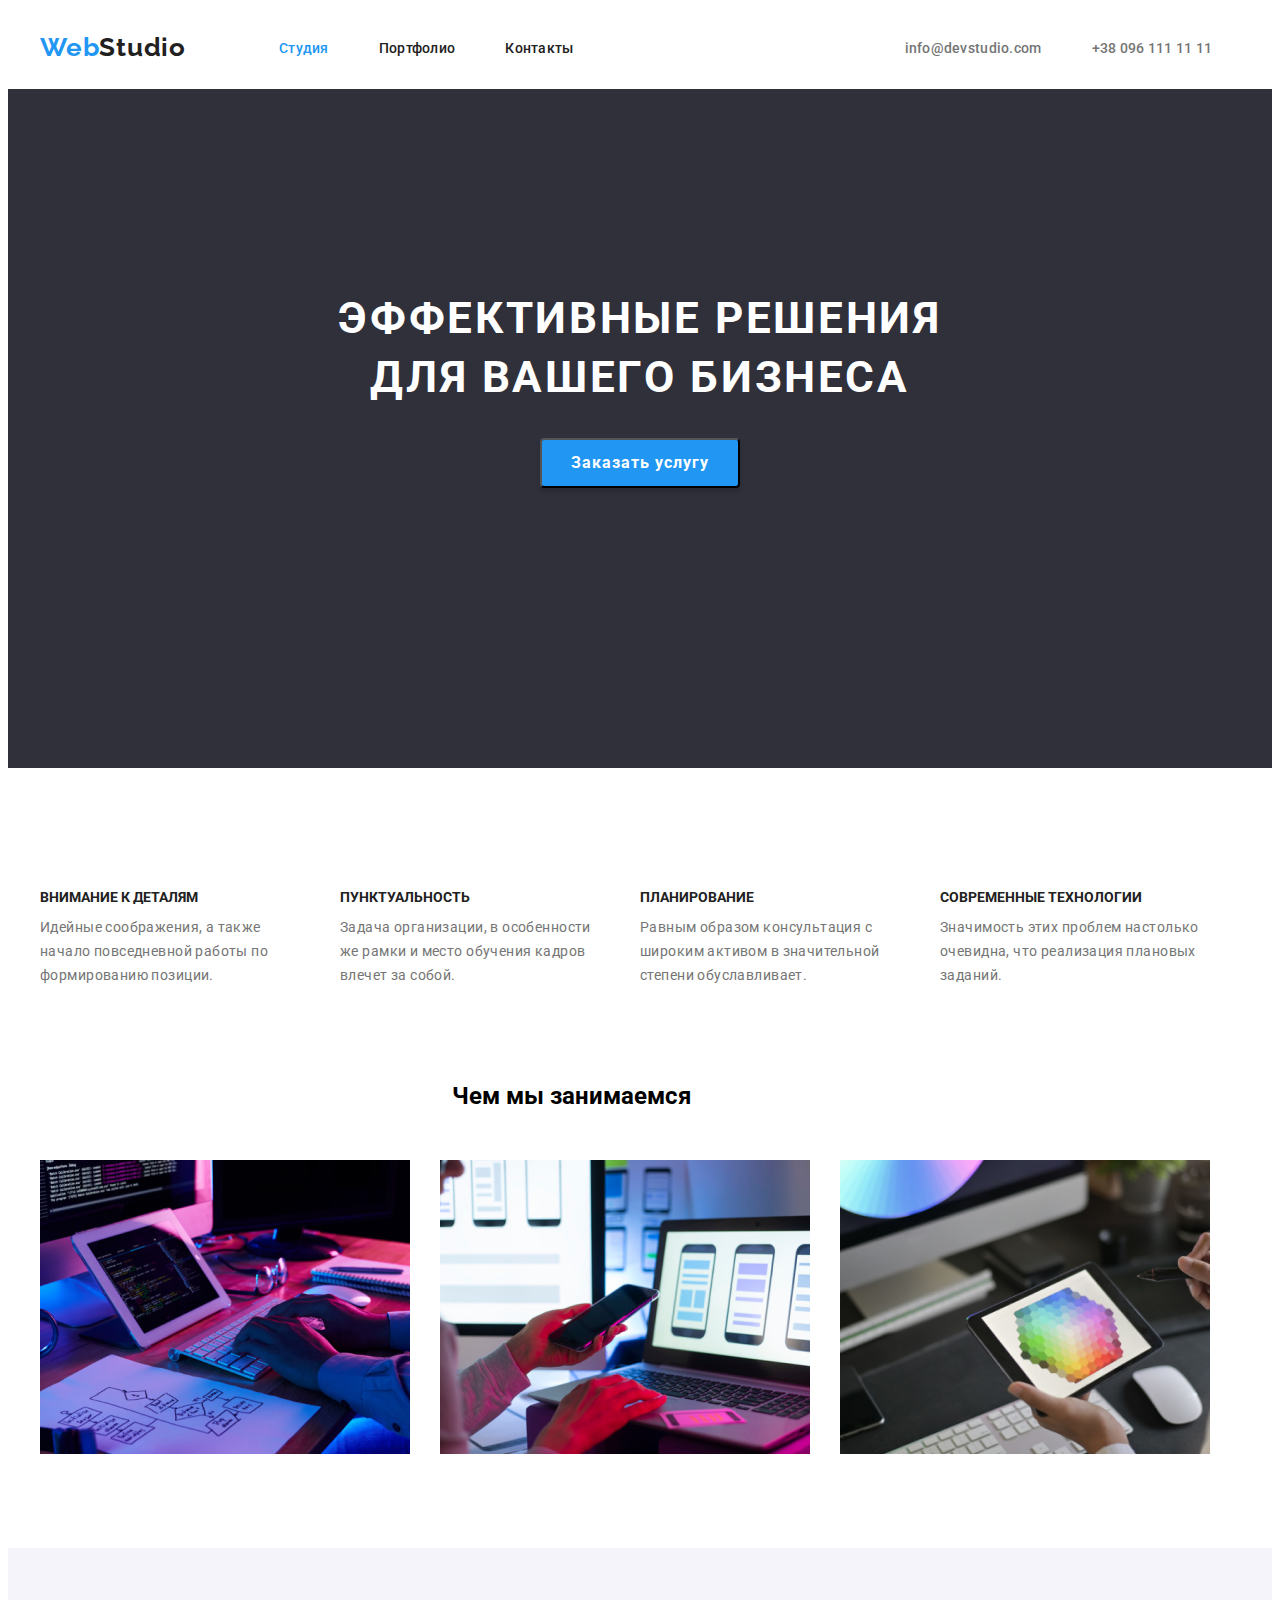
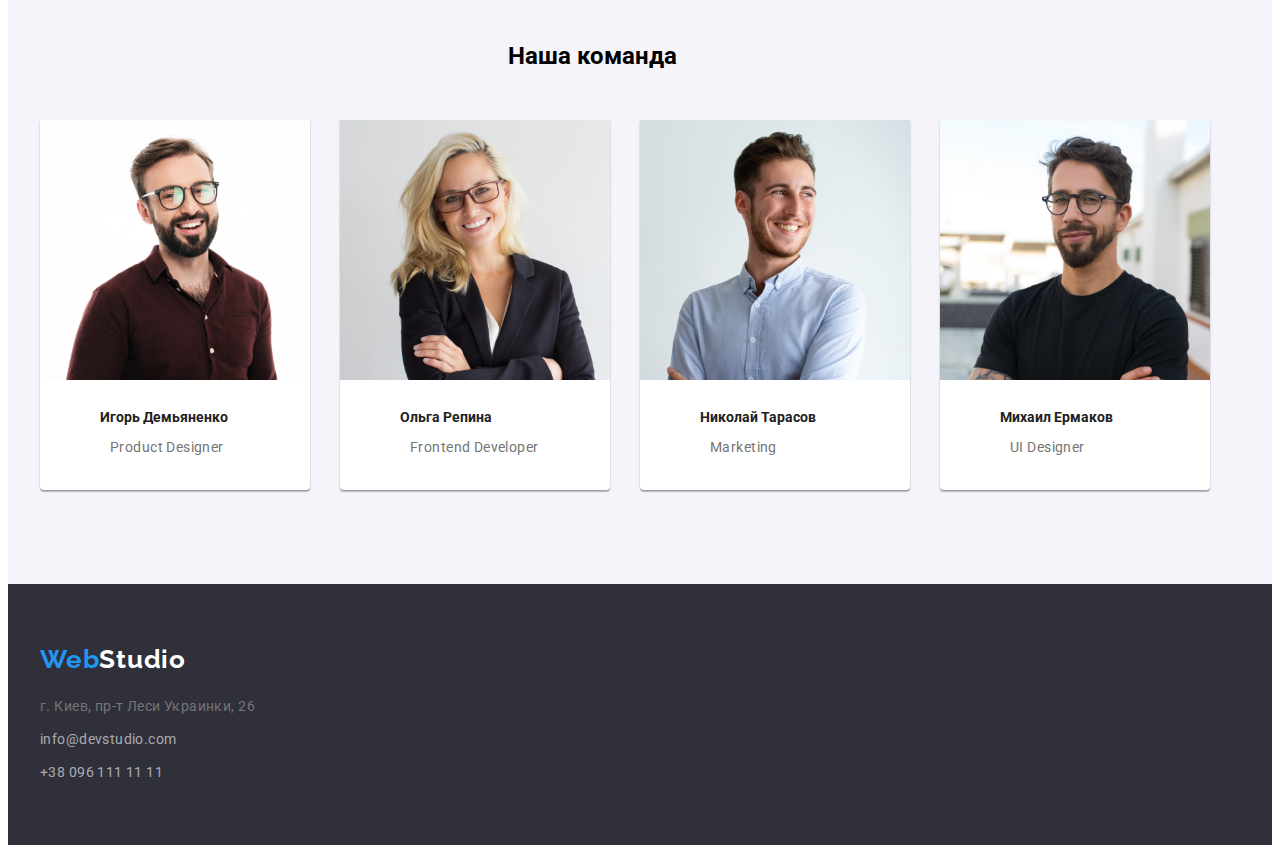
==== index.html @ 448db8f6 "flex" ====
<!DOCTYPE html>
<html lang="en">
<head>
    <title>WebStudio</title>
    <link rel="stylesheet" href="https://cdnjs.cloudflare.com/ajax/libs/modern-normalize/1.0.0/modern-normalize.min.css" integrity="sha512-ISS7cAi1PEhQ8jnbJpJZMd29NlhNj4AWYyLOSp2CE/CsHxTCu+r+t0D2yoJudVrd0/8fTVPUVDzY5Tvli75u/g==" crossorigin="anonymous" />
    <link href="https://fonts.googleapis.com/css2?family=Raleway:wght@700&family=Roboto:wght@400;500;700;900&display=swap" rel="stylesheet">
    <link rel="stylesheet" href="./css/styles.css">
    <link rel="preconnect" href="https://fonts.gstatic.com">
    <meta charset="UTF-8">
    <meta name="viewport" content="width=device-width, initial-scale=1.0">
</head>
<body>
    <header>
      <div class="container box-nav">
        <a href="#" class="logo-link  link-main"  >Web<span class="studio link-main ">Studio</span> </a>

        <nav class="header-nav">
                <ul class="list">
                <li class="header-li item"><a href="#" class="nav-ul link-main container-studia current">Студия</a></li>
                <li class="header-li item"><a href="./portfolio/portfolio.html" class="nav-ul link-main container-portfolio">Портфолио</a></li>
                <li class="header-li item"><a href="#" class="nav-ul link-main container-kontakty">Контакты</a></li>
            </ul>
        </nav>
            <ul class="list-contakty">
                <li class="header-li contakty">
                    <a href="mailto:info@devstudio.com" class="nav-ul link-main container-mail">info@devstudio.com</a>
                </li>
                <li class="header-li contakty">
                    <a href="tel:+380961111111" class="nav-ul link-main container-tel">+38 096 111 11 11</a>
                </li>
            </ul>
        </div>
    </header>
    <main>
        <section class="container-button">
          <div class="container  ">
            <h1 class="title-main">Эффективные решения для вашего бизнеса</h1>
            <div class="box-button">
            <button type="button" class="button-main">Заказать услугу</button>
         </div>
        </div>
        </section>
<section>
    <div class="container">
    <h2 class="visually-hidden">Чем мы занимаемся</h2>   <!-- скрытый заголовок -->
    <ul class="list-desc">
        <li class="main-li">
            <h3 class="text-title caption">Внимание к деталям</h3>
            <p class="text-p">Идейные соображения, а также начало повседневной работы по формированию позиции.</p>  
        </li>
        <li class="main-li">
            <h3 class="text-title caption">Пунктуальность</h3>
            <p class="text-p">Задача организации, в особенности же рамки и место обучения кадров влечет за собой.</p>
        </li>
        <li class="main-li">
            <h3 class="text-title caption">Планирование</h3>
            <p class="text-p">Равным образом консультация с широким активом в значительной степени обуславливает.</p>
        </li>
        <li class="main-li">
            <h3 class="text-title caption">Современные технологии</h3>
            <p class="text-p">Значимость этих проблем настолько очевидна, что реализация плановых заданий.</p>
        </li>
    </ul>
</div>
</section>
<!--Чем мы занемаемся-->

<section>
<div class="container">
    <h2 class="color-title title-post">Чем мы занимаемся</h2>
    <ul class="box-img">
        <li class="main-li">
            <img src="./img/img.png" alt="печатает на клавиатуре" width="370" height="294">
        </li>
        <li class="main-li">
            <img src="./img/img(1).png" alt="держит телефон в руках" width="370" height="294">
        </li>
        <li class="main-li">
            <img src="./img/img(2).png" alt="держит планшет в руках" width="370" height="294">
        </li>
    </ul>
</div>
</section>
<!--Наша команда-->
 <section class="aside">
     <div class="container">
     <h2 class="color-title">Наша команда</h2>
     <ul class="container-item">
            <li class="main-li col">
             <img src="./img/igor.jpg" alt="Игорь Демьяненко" class="pic" width="270" height="260">
               <h3 class="text-title">Игорь Демьяненко</h3>
                  <p class="text-p">Product Designer</p>
            </li>
              <li class="main-li col">
               <img src="./img/olga.jpg" alt="Ольга Репина" class="pic" width="270" height="260">
                 <h3 class="text-title">Ольга Репина</h3>
                   <p class="text-p">Frontend Developer</p>
             </li>
            <li class="main-li col">
             <img src="./img/nikolaj.jpg" alt="Николай Тарасов" class="pic" width="270" height="260">
               <h3 class="text-title">Николай Тарасов</h3>
                  <p class="text-p">Marketing</p>
            </li>
            <li class="main-li col">
             <img src="./img/mihail.jpg" alt="Михаил Ермаков" class="pic" width="270" height="260">
               <h3 class="text-title">Михаил Ермаков</h3>
                  <p class="text-p">UI Designer</p>
            </li>
     </ul>
    </div>
     </section>
     </main>
<!--Подвал-->
     <footer class="container-footer">
         <div class="container">
        <div class="logo">
            <a href="#" class="logo-link  link-main"  >Web<span class="studio-footer link-main ">Studio</span> </a>
        </div>
        <address class="footer-address">
        <ul class="footer-list">
            <li class="footer-li text-p"><p>г. Киев, пр-т Леси Украинки, 26</p></li>
            <li class="footer-li link-m "><a href="mailto:info@devstudio.com" class="link-main ">info@devstudio.com</a></li>
            <li class="footer-li link-t"><a href="tel:+380961111111" class="link-main ">+38 096 111 11 11</a></li>
        </ul>    
        </address>
    </div>
     </footer>
    
</body>
</html>
---- css/styles.css ----
html {
  box-sizing: border-box;
}
:root {
  --primary-text-color: #757575;
  --title-text-color: #212121;
  --color-background--container: #ffffff;
  --color-focus: #2196f3;
  --akcent-color: #2196f3;
  --akcent-background: #ffffff;
  --font-family: Raleway;
}

h1,
h2,
h3,
h4,
h5,
h6,
p {
  margin: 0;
}

ul,
ol {
  margin: 0;
  padding: 0;
}

img {
  display: block;
}

body {
  font-family: Roboto, sans-serif;
  font-weight: 400;
  font-style: normal;
}
/*nav*/
.container {
  width: 1200px;
  padding-left: 15px;
  padding-right: 15px;
  margin: 0 auto;
}
.header-nav {
  color: var (--title-text-color);
}
.box-nav {
  display: flex;
  align-items: center; /*Вирівнювання контейнерів по центру*/
  background: var(--color-background--container);
}
.logo-link {
  font-family: var(--font-family);
  font-weight: bold; /* Жирное начертание */
  font-size: 26px;
  line-height: 1.19;
  letter-spacing: 0.03em;
  color: var(--color-focus);
}
.box-nav .logo-link {
  display: block;
  padding-top: 24px;
  padding-bottom: 25px;
  margin-right: 93px;
}

.studio {
  font-family: var(--font-family);
  font-weight: bold; /* Жирное начертание */
  font-size: 26px;
  line-height: 1.19;
  letter-spacing: 0.03em;
  color: var(--title-text-color);
}
.link-main {
  text-decoration: none; /* Отменяем подчеркивание у ссылки */
}
.link-main:hover,
.link-main:focus,
.link-main:target {
  color: var(--color-focus);
}
.link-main:active {
  color: tomato;
}

.nav-ul {
  font-weight: 500; /* Жирное начертание */
  font-size: 14px;
  line-height: 1.19;
  letter-spacing: 0.02em;
  color: var(--title-text-color);
}
.list .current {
  color: var(--akcent-color);
}
.list {
  display: flex;
  margin-right: 331px;
}
.list .item:not(:last-child) {
  margin-right: 50px;
}
.list .link-main {
  display: block;
  padding-top: 32px;
  padding-bottom: 32px;
}
.list-contakty {
  display: flex;
}
.list-contakty .link-main {
  display: block;
  padding-top: 32px;
  padding-bottom: 32px;
}
.container-mail {
  margin-right: 50px;
}
.header-li a {
  list-style-type: none;
  background: var(--color-background--container);
  color: var(--title-text-color);
}
.contakty a {
  color: var(--primary-text-color);
}
.header-li {
  list-style-type: none;
  font-style: normal;
}
.header-nav {
  display: flex;
}

/* main */
.main-li {
  list-style-type: none;
  font-style: normal;
}

.main-li .caption {
  text-transform: uppercase;
}
.container-button {
  background: #2f303a;
}
.container-button .container {
  padding-bottom: 280px;
  padding-top: 200px;
}
.container-button h1 {
  width: 696px;
  margin: 0 auto;
  padding-bottom: 30px;
  display: block;
  font-size: 44px;
  line-height: 1.36;
  text-align: center;
  letter-spacing: 0.06em;
  text-transform: uppercase;
  color: var(--color-background--container);
}
/*button*/
.box-button {
  width: 200px;
  height: 50px;
  margin: 0 auto;
}
button.button-main {
  width: 200px;
  height: 50px;
  font-family: inherit;
  font-weight: bold;
  font-size: 16px;
  line-height: 1.88;
  letter-spacing: 0.06em;
  color: var(--color-background--container);
  background: var(--color-focus);
  box-shadow: 0px 4px 4px rgba(0, 0, 0, 0.15);
  border-radius: 4px;
  cursor: pointer; /* cursor */
}
.list-desc {
  display: flex;
  padding-top: 94px;
  padding-bottom: 94px;
}
.list-desc .main-li:not(:last-child) {
  margin-right: 30px;
}
.main-li .caption {
  padding-bottom: 10px;
  width: 270px;
}
.text-title {
  font-weight: bold;
  font-size: 14px;
  line-height: 1.14;
  color: var(--title-text-color);
}
.text-p {
  display: block;
  width: 270px;
  font-size: 14px;
  line-height: 1.71;
  letter-spacing: 0.03em;
  color: var(--primary-text-color);
}
.title-box {
  height: 400px;
}
.title-post {
  width: 376px;
  margin: 0 auto;
  padding-bottom: 50px;
}
.box-img {
  display: flex;
  padding-bottom: 94px;
}
.box-img li:not(:last-child) {
  padding-right: 30px;
}
.aside {
  background: #f5f4fa;
}
.aside h2 {
  padding-top: 94px;
  padding-bottom: 50px;
  width: 264px;
  margin: 0 auto;
}
.container-item {
  display: flex;
  padding-bottom: 94px;
}
.container-item .main-li {
  background: #ffffff;
  /* material shadow v1 */

  box-shadow: 0px 1px 3px rgba(0, 0, 0, 0.12), 0px 1px 1px rgba(0, 0, 0, 0.14),
    0px 2px 1px rgba(0, 0, 0, 0.2);
  border-radius: 0px 0px 4px 4px;
}
.container-item .main-li:not(:last-child) {
  margin-right: 30px;
}
.col .pic {
  padding-bottom: 30px;
}
.col .text-title {
  padding-bottom: 10px;
  margin: 0 auto;
  width: 151px;
}
.col .text-p {
  padding-bottom: 30px;
  width: 130px;
  margin: 0 auto;
}
/*footer*/
.logo {
  padding-top: 60px;
  padding-bottom: 20px;
}
.container-footer {
  background: #2f303a;
}
.footer-list .text-p {
  padding-bottom: 9px;
}
.footer-list .link-m {
  padding-bottom: 9px;
}
.footer-list .link-t {
  padding-bottom: 60px;
}
.studio-footer .text-p {
  color: var(--color-background--container);
}
.logo-link-footer {
  font-family: var(--font-family);
  font-weight: bold;
  font-size: 26px;
  line-height: 1.19;
  letter-spacing: 0.03em;
  text-decoration: none; /* Отменяем подчеркивание у ссылки */
}
.container-footer span {
  color: var(--color-background--container);
}
.footer-address a {
  display: block;
  font-size: 14px;
  line-height: 1.71;
  /* or 171% */
  letter-spacing: 0.03em;
  color: rgba(255, 255, 255, 0.6);
}
.footer-li {
  list-style-type: none;
  font-style: normal;
}
/*portfolio*/

.text-p a {
  color: var(--primary-text-color);
}
.subtitle {
  font-size: 18px;
}
button.filtry {
  font-family: inherit;
  font-weight: 500;
  font-size: 16px;
  line-height: 1.63;
  text-align: center;
  letter-spacing: 0.03em;
  background: var(--color-background--container);
  border-radius: 4px;
  color: #212121;
  cursor: pointer; /* cursor */
}
button.filtry:hover,
button.filtry:focus,
button.filtry:target {
  background: var(--color-focus);
  color: var(--color-background--container);
}
button.current {
  background: var(--akcent-color);
  color: var(--akcent-background);
}
/* Скрытый заголовок */
.visually-hidden {
  visibility: hidden;
}
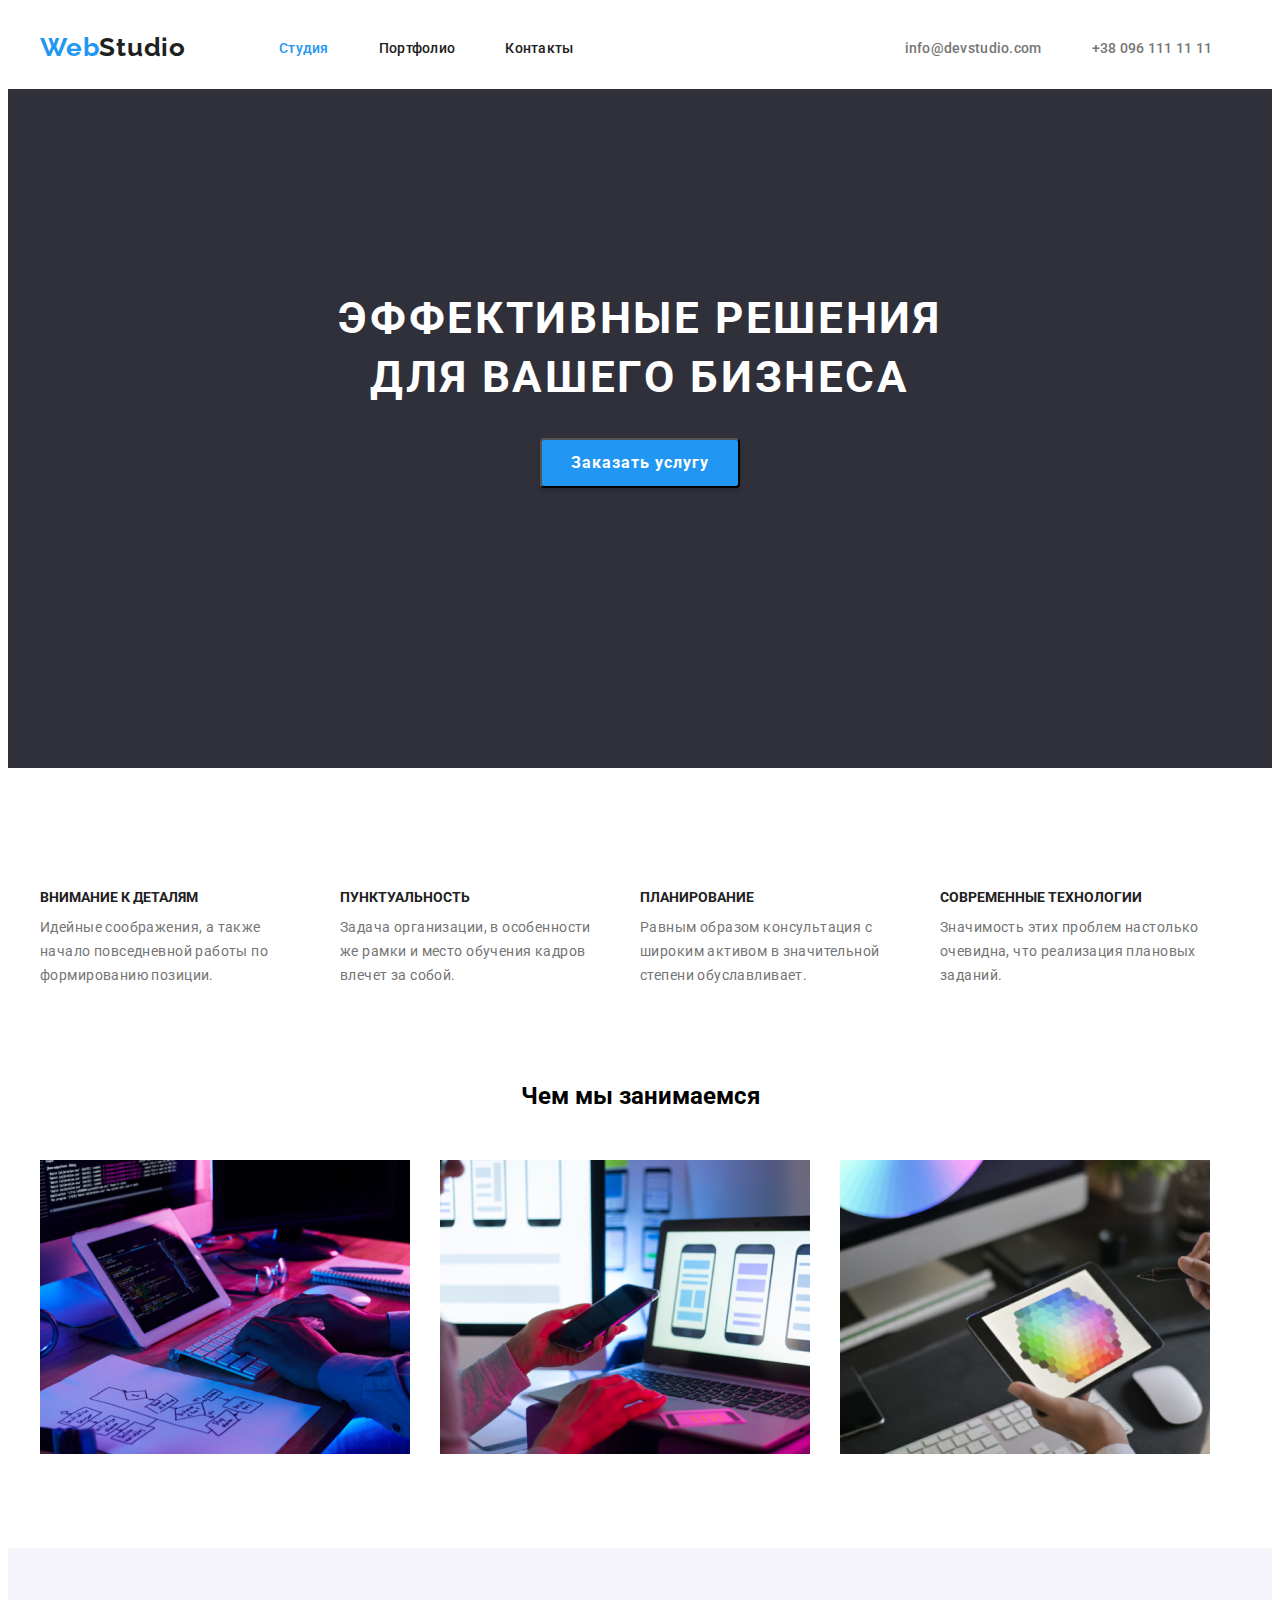
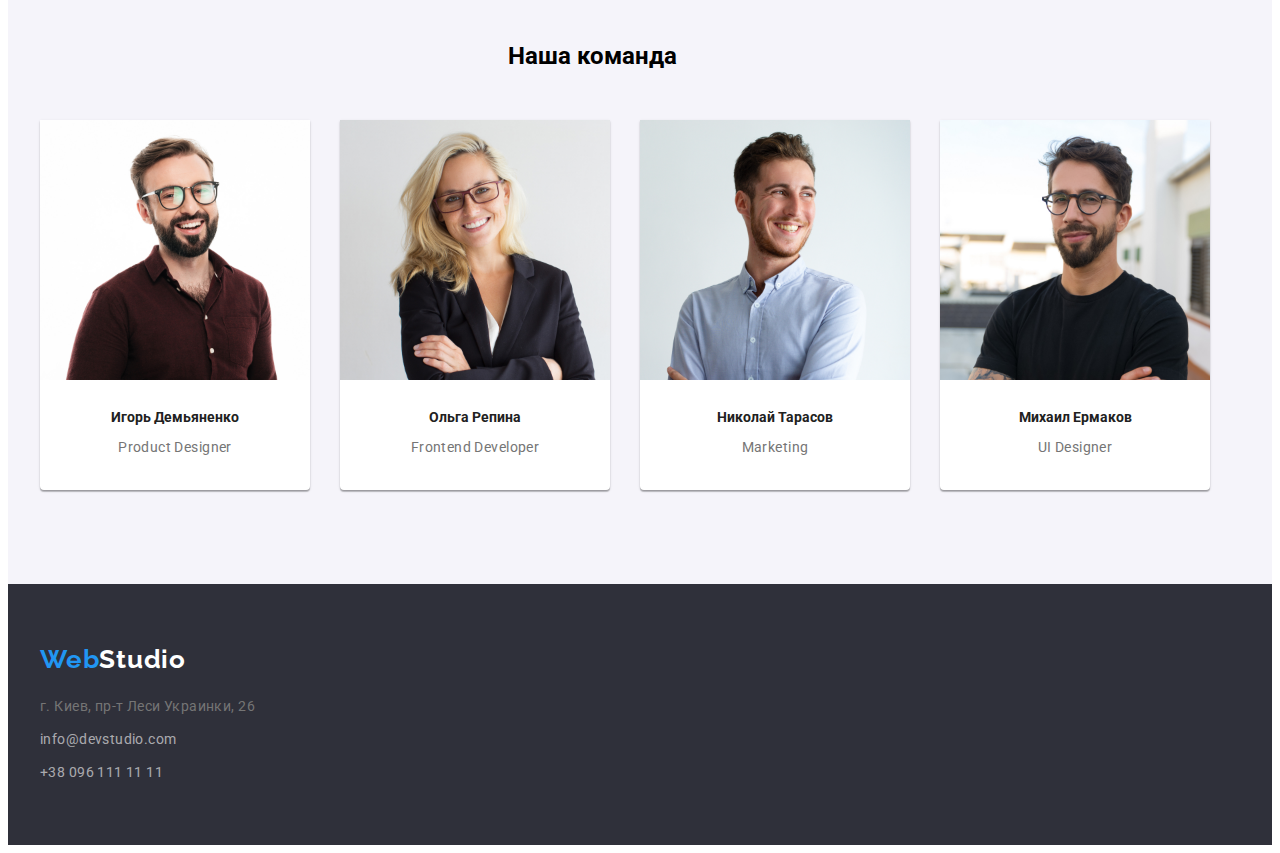
==== commit e5c19dbc: "text-align: center;" ====
--- a/index.html
+++ b/index.html
@@ -93,7 +93,7 @@
             </li>
               <li class="main-li col">
                <img src="./img/olga.jpg" alt="Ольга Репина" class="pic" width="270" height="260">
-                 <h3 class="text-title">Ольга Репина</h3>
+                 <h3 class="text-title name-title">Ольга Репина</h3>
                    <p class="text-p">Frontend Developer</p>
              </li>
             <li class="main-li col">
--- a/css/styles.css
+++ b/css/styles.css
@@ -216,6 +216,7 @@
   width: 376px;
   margin: 0 auto;
   padding-bottom: 50px;
+  text-align: center;
 }
 .box-img {
   display: flex;
@@ -254,12 +255,15 @@
 .col .text-title {
   padding-bottom: 10px;
   margin: 0 auto;
-  width: 151px;
+  text-align: center;
 }
 .col .text-p {
   padding-bottom: 30px;
-  width: 130px;
-  margin: 0 auto;
+  margin: 0 auto;
+  text-align: center;
+}
+.col .name-title {
+  text-align: center;
 }
 /*footer*/
 .logo {
@@ -305,14 +309,72 @@
   font-style: normal;
 }
 /*portfolio*/
-
+.items-button {
+  display: flex;
+  justify-content: center;
+  padding-top: 94px;
+  padding-bottom: 50px;
+}
+.items-button .main-li:not(:last-child) {
+  margin-right: 8px;
+}
+.list-portfolio {
+  display: flex;
+  flex-wrap: wrap;
+  padding-bottom: 94px;
+}
+
+.list-portfolio .main-li {
+  align-items: flex-start;
+  margin-bottom: 30px;
+  width: 370px;
+  background: #ffffff;
+  border: 1px solid #eeeeee;
+}
+
+.list-portfolio img {
+  padding-bottom: 20px;
+}
+.list-portfolio .subtitle {
+  padding-bottom: 4px;
+  width: 322px;
+  margin: 0 auto;
+}
+.list-portfolio .text-p {
+  padding-bottom: 20px;
+  width: 322px;
+  height: 30px;
+  margin: 0 auto;
+}
+.list-portfolio .main-li:not(:nth-child(3n)) {
+  margin-right: 30px;
+}
 .text-p a {
   color: var(--primary-text-color);
 }
 .subtitle {
   font-size: 18px;
 }
+button.btn {
+  min-width: 73px;
+}
+button.button-web {
+  min-width: 128px;
+}
+button.button-aplication {
+  min-width: 145px;
+}
+button.button-dyzajn {
+  min-width: 103px;
+}
+button.button-marketing {
+  min-width: 130px;
+}
 button.filtry {
+  padding-left: 22px;
+  padding-right: 22px;
+  padding-top: 6px;
+  padding-bottom: 6px;
   font-family: inherit;
   font-weight: 500;
   font-size: 16px;
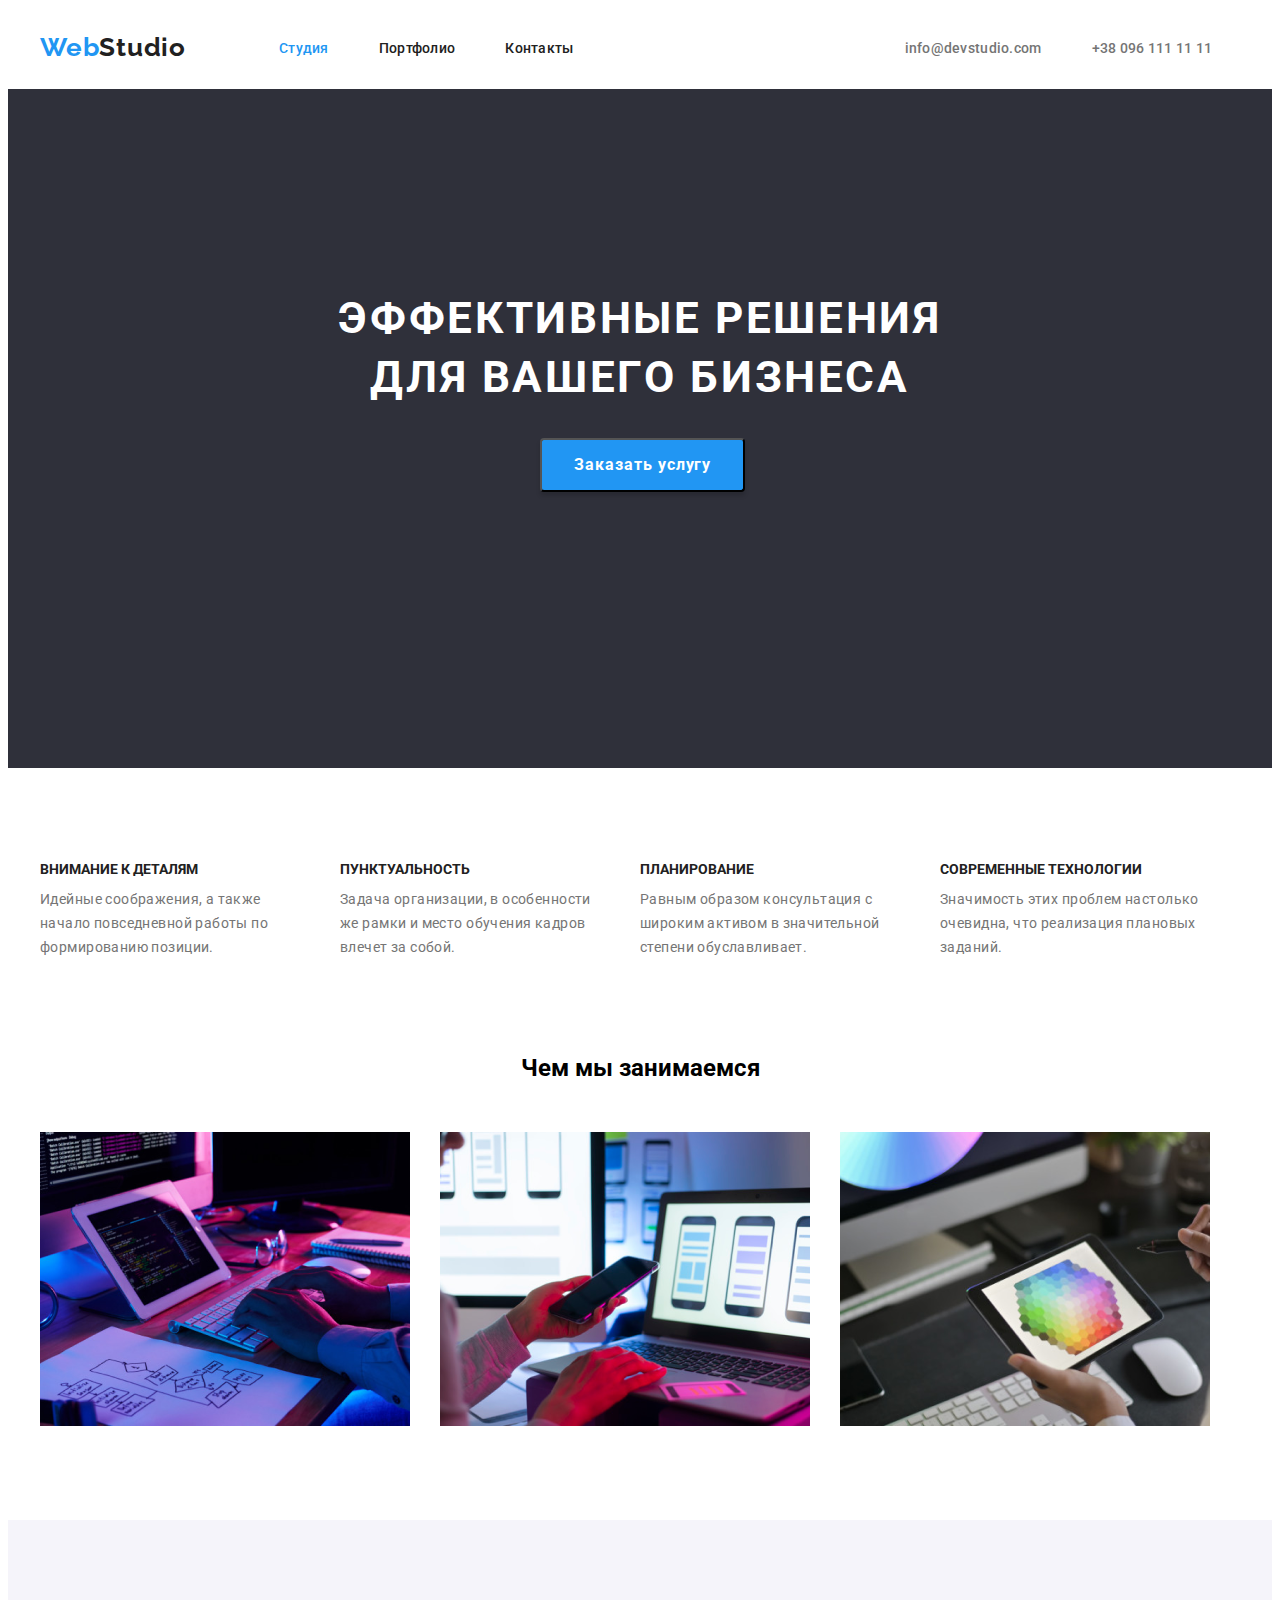
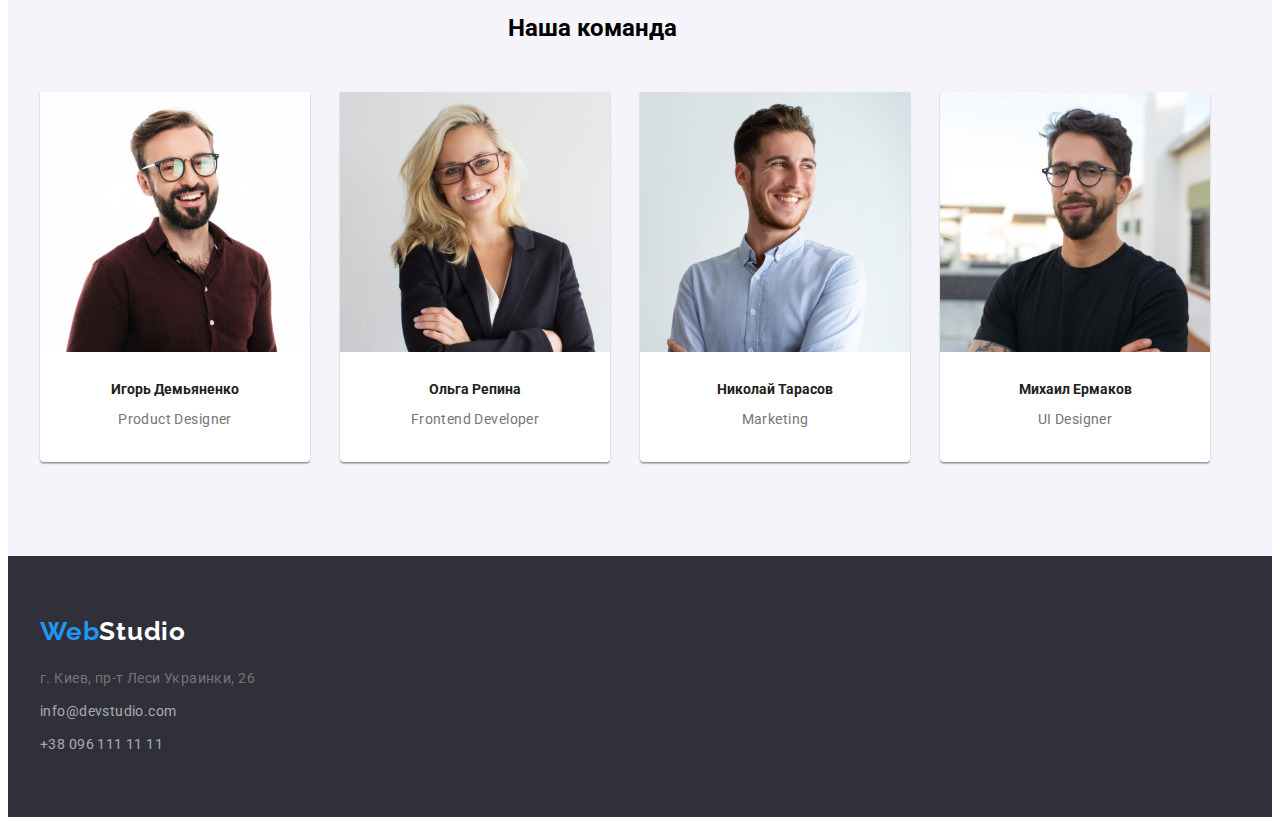
==== commit 06498808: "visually-hidden" ====
--- a/index.html
+++ b/index.html
@@ -42,7 +42,8 @@
         </section>
 <section>
     <div class="container">
-    <h2 class="visually-hidden">Чем мы занимаемся</h2>   <!-- скрытый заголовок -->
+        <!-- скрытый заголовок -->
+    <h2 class="visually-hidden"></h2>   
     <ul class="list-desc">
         <li class="main-li">
             <h3 class="text-title caption">Внимание к деталям</h3>
--- a/css/styles.css
+++ b/css/styles.css
@@ -170,8 +170,14 @@
   margin: 0 auto;
 }
 button.button-main {
-  width: 200px;
-  height: 50px;
+  min-width: 200px;
+  padding-left: 32px;
+  padding-right: 32px;
+  padding-top: 10px;
+  padding-bottom: 10px;
+  margin: 0 auto;
+  text-align: center;
+  white-space: nowrap;
   font-family: inherit;
   font-weight: bold;
   font-size: 16px;
@@ -337,11 +343,13 @@
 }
 .list-portfolio .subtitle {
   padding-bottom: 4px;
+  padding-left: 24px;
   width: 322px;
   margin: 0 auto;
 }
 .list-portfolio .text-p {
   padding-bottom: 20px;
+  padding-left: 24px;
   width: 322px;
   height: 30px;
   margin: 0 auto;
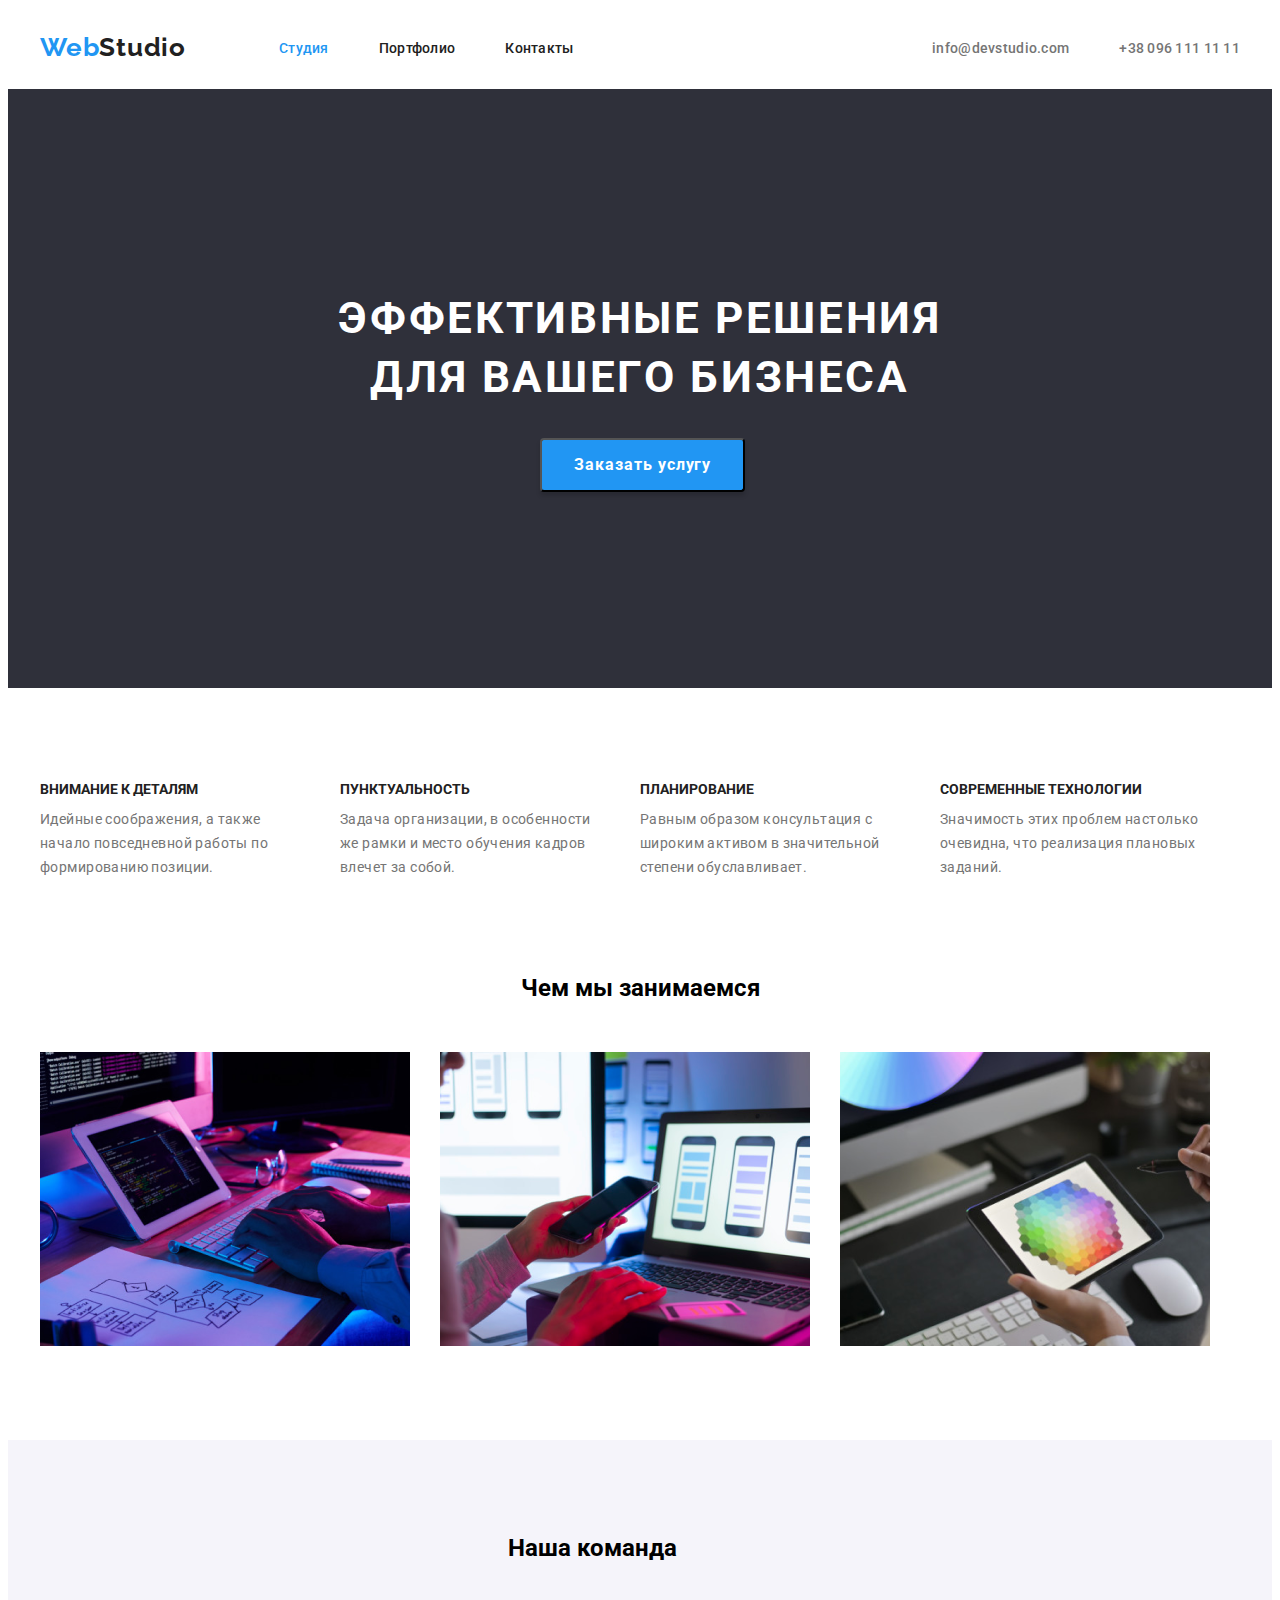
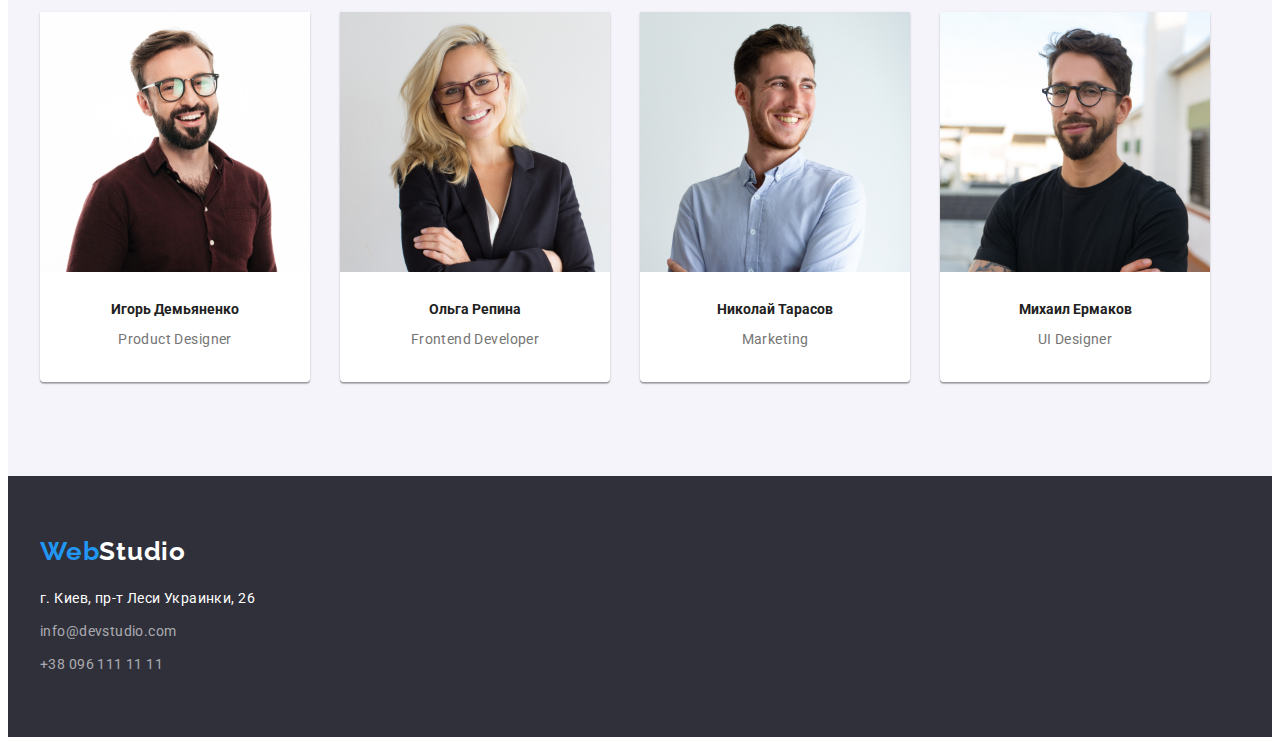
==== commit 573270dd: "Поправка" ====
--- a/index.html
+++ b/index.html
@@ -12,9 +12,8 @@
 <body>
     <header>
       <div class="container box-nav">
-        <a href="#" class="logo-link  link-main"  >Web<span class="studio link-main ">Studio</span> </a>
-
         <nav class="header-nav">
+            <a href="#" class="logo-link  link-main"  >Web<span class="studio link-main ">Studio</span> </a>
                 <ul class="list">
                 <li class="header-li item"><a href="#" class="nav-ul link-main container-studia current">Студия</a></li>
                 <li class="header-li item"><a href="./portfolio/portfolio.html" class="nav-ul link-main container-portfolio">Портфолио</a></li>
@@ -40,10 +39,9 @@
          </div>
         </div>
         </section>
-<section>
+<section class="features">
     <div class="container">
-        <!-- скрытый заголовок -->
-    <h2 class="visually-hidden"></h2>   
+    <h2 class="visually-hidden"></h2>   <!-- скрытый заголовок -->
     <ul class="list-desc">
         <li class="main-li">
             <h3 class="text-title caption">Внимание к деталям</h3>
@@ -66,7 +64,7 @@
 </section>
 <!--Чем мы занемаемся-->
 
-<section>
+<section class="doing-section">
 <div class="container">
     <h2 class="color-title title-post">Чем мы занимаемся</h2>
     <ul class="box-img">
--- a/css/styles.css
+++ b/css/styles.css
@@ -98,7 +98,6 @@
 }
 .list {
   display: flex;
-  margin-right: 331px;
 }
 .list .item:not(:last-child) {
   margin-right: 50px;
@@ -110,14 +109,15 @@
 }
 .list-contakty {
   display: flex;
+  margin-left: auto;
 }
 .list-contakty .link-main {
   display: block;
   padding-top: 32px;
   padding-bottom: 32px;
 }
-.container-mail {
-  margin-right: 50px;
+.container-tel {
+  margin-left: 50px;
 }
 .header-li a {
   list-style-type: none;
@@ -145,11 +145,8 @@
   text-transform: uppercase;
 }
 .container-button {
+  padding: 200px 0;
   background: #2f303a;
-}
-.container-button .container {
-  padding-bottom: 280px;
-  padding-top: 200px;
 }
 .container-button h1 {
   width: 696px;
@@ -189,10 +186,11 @@
   border-radius: 4px;
   cursor: pointer; /* cursor */
 }
+.features {
+  padding: 94px 0;
+}
 .list-desc {
   display: flex;
-  padding-top: 94px;
-  padding-bottom: 94px;
 }
 .list-desc .main-li:not(:last-child) {
   margin-right: 30px;
@@ -224,25 +222,27 @@
   padding-bottom: 50px;
   text-align: center;
 }
+.doing-section {
+  padding-top: 0;
+  padding-bottom: 94px;
+}
 .box-img {
   display: flex;
-  padding-bottom: 94px;
 }
 .box-img li:not(:last-child) {
   padding-right: 30px;
 }
 .aside {
   background: #f5f4fa;
+  padding: 94px 0;
 }
 .aside h2 {
-  padding-top: 94px;
   padding-bottom: 50px;
   width: 264px;
   margin: 0 auto;
 }
 .container-item {
   display: flex;
-  padding-bottom: 94px;
 }
 .container-item .main-li {
   background: #ffffff;
@@ -273,20 +273,18 @@
 }
 /*footer*/
 .logo {
-  padding-top: 60px;
   padding-bottom: 20px;
 }
 .container-footer {
   background: #2f303a;
+  padding: 60px 0;
 }
 .footer-list .text-p {
   padding-bottom: 9px;
+  color: var(--color-background--container);
 }
 .footer-list .link-m {
   padding-bottom: 9px;
-}
-.footer-list .link-t {
-  padding-bottom: 60px;
 }
 .studio-footer .text-p {
   color: var(--color-background--container);
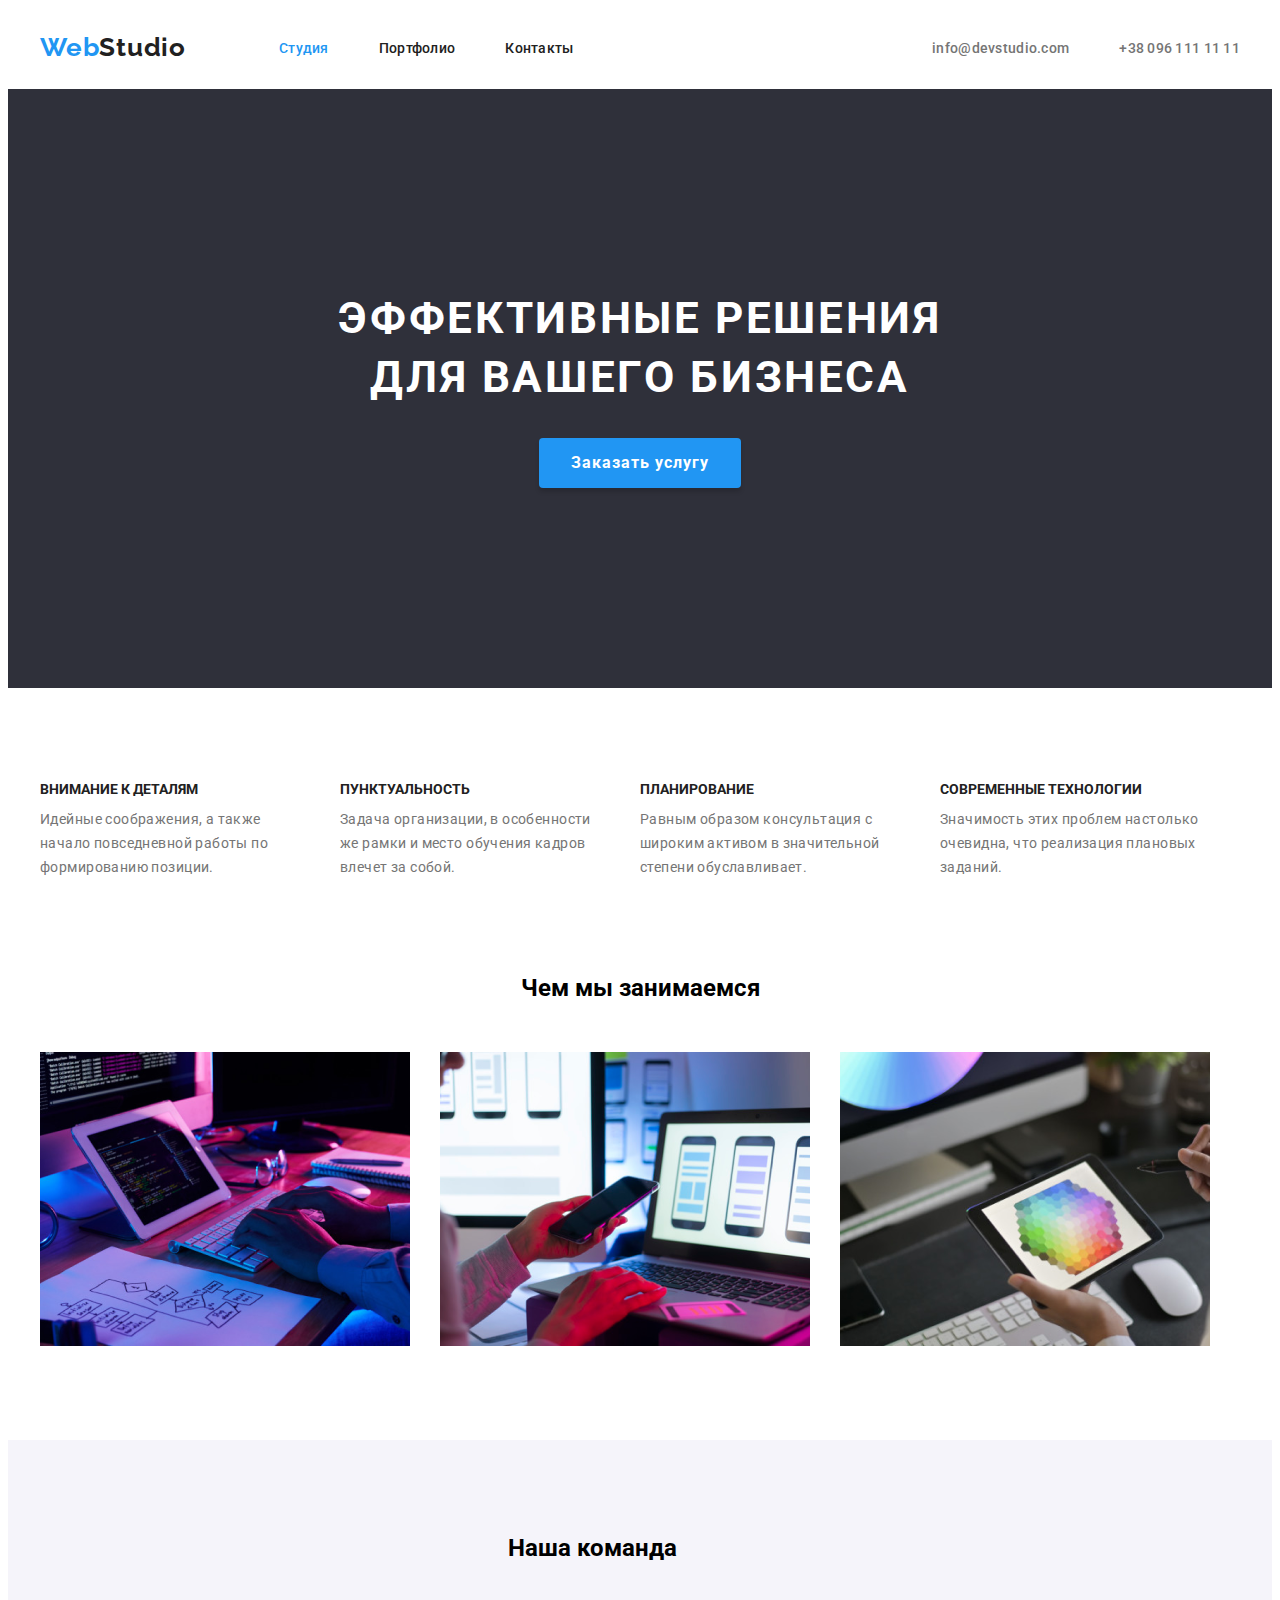
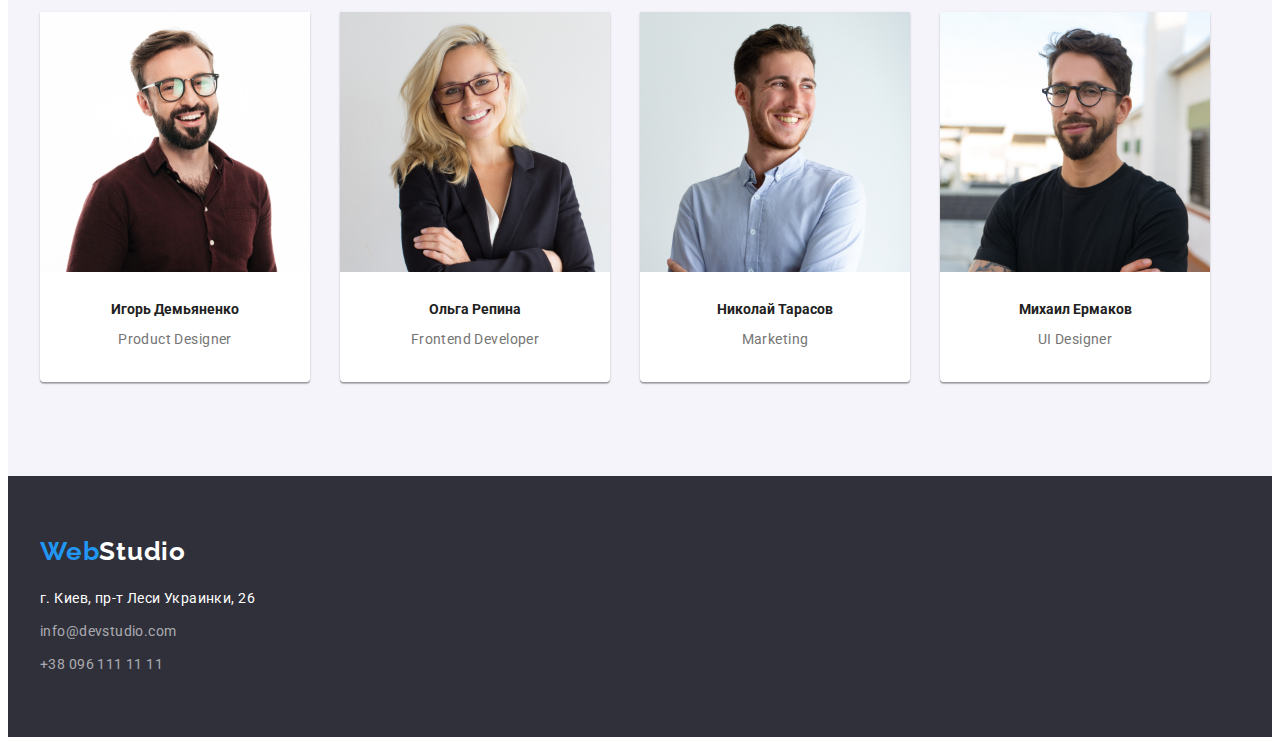
==== commit d074eab8: "button" ====
--- a/index.html
+++ b/index.html
@@ -34,9 +34,7 @@
         <section class="container-button">
           <div class="container  ">
             <h1 class="title-main">Эффективные решения для вашего бизнеса</h1>
-            <div class="box-button">
-            <button type="button" class="button-main">Заказать услугу</button>
-         </div>
+            <button class="button-main" type="button">Заказать услугу</button>
         </div>
         </section>
 <section class="features">
--- a/css/styles.css
+++ b/css/styles.css
@@ -147,6 +147,7 @@
 .container-button {
   padding: 200px 0;
   background: #2f303a;
+  text-align: center;
 }
 .container-button h1 {
   width: 696px;
@@ -161,20 +162,21 @@
   color: var(--color-background--container);
 }
 /*button*/
-.box-button {
+/*.box-button {
   width: 200px;
   height: 50px;
   margin: 0 auto;
-}
-button.button-main {
-  min-width: 200px;
+}*/
+.button-main {
+  display: inline-block;
   padding-left: 32px;
   padding-right: 32px;
   padding-top: 10px;
   padding-bottom: 10px;
   margin: 0 auto;
-  text-align: center;
-  white-space: nowrap;
+  border: none;
+  align-items: flex-start;
+  text-align: center;
   font-family: inherit;
   font-weight: bold;
   font-size: 16px;
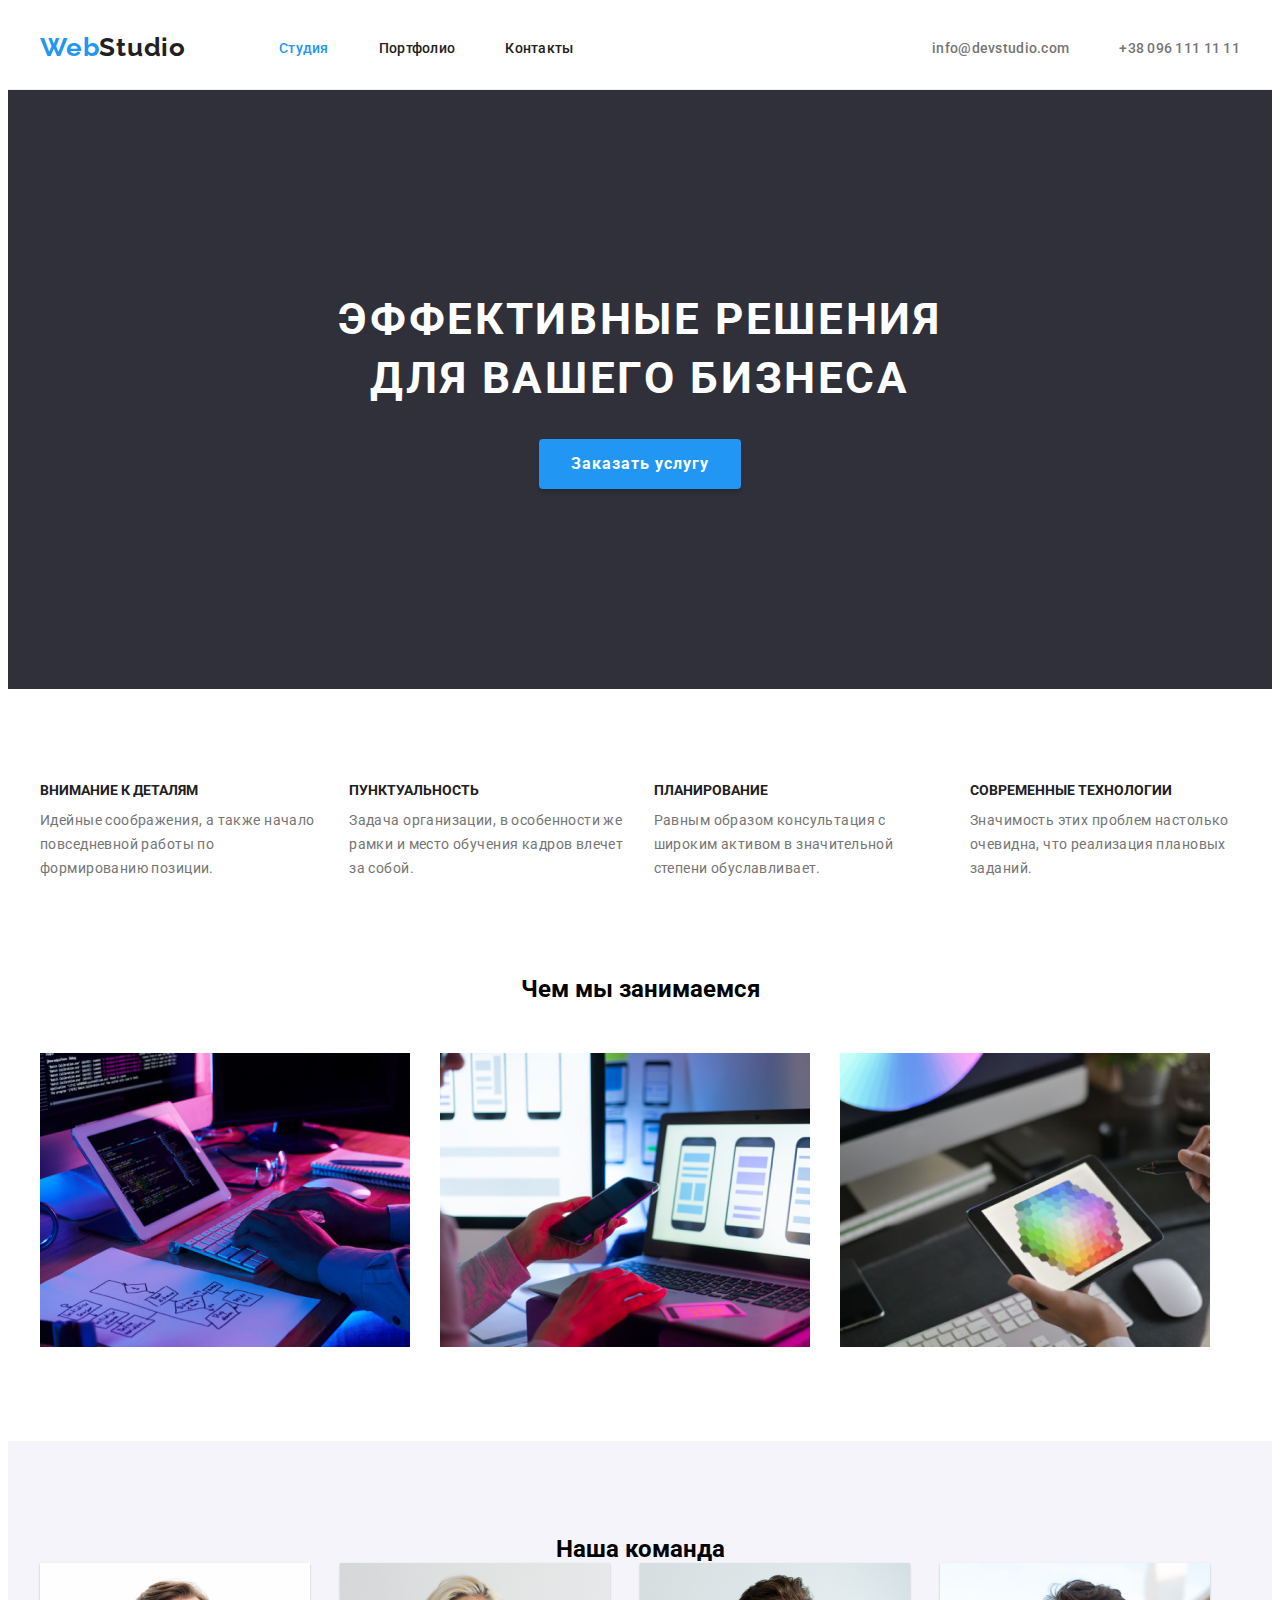
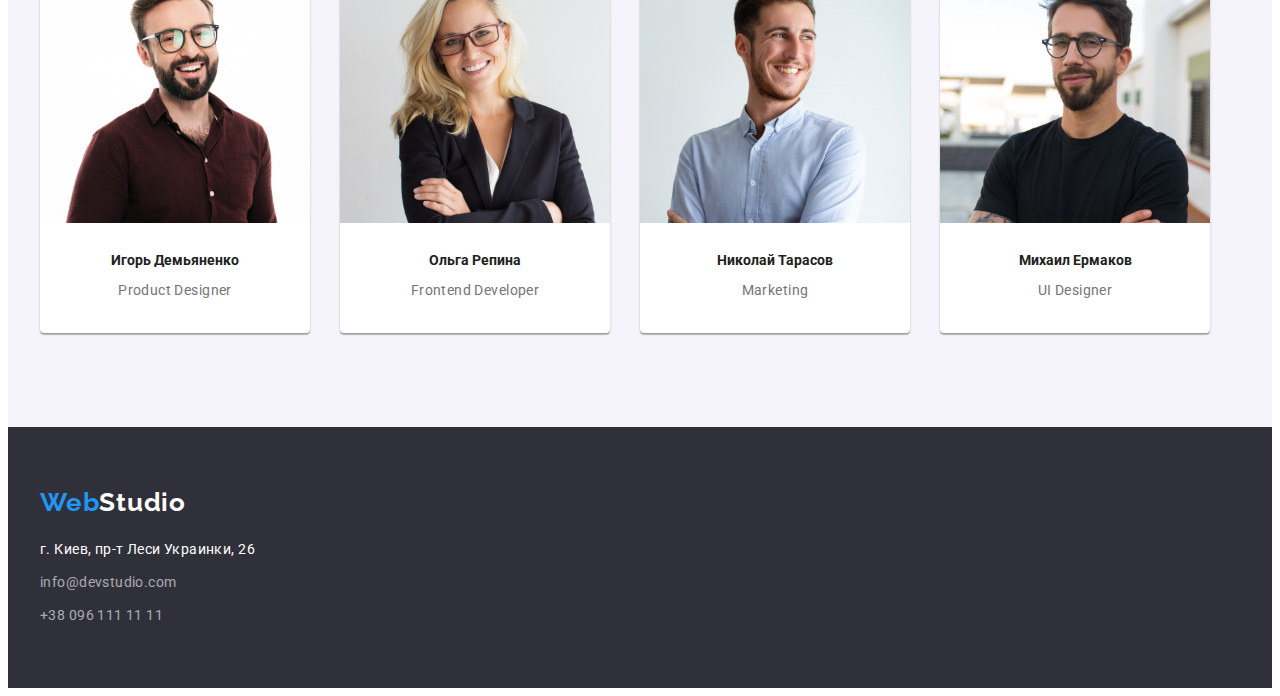
==== commit 7cbebf8f: "poprawka" ====
--- a/index.html
+++ b/index.html
@@ -10,7 +10,7 @@
     <meta name="viewport" content="width=device-width, initial-scale=1.0">
 </head>
 <body>
-    <header>
+    <header class="header">
       <div class="container box-nav">
         <nav class="header-nav">
             <a href="#" class="logo-link  link-main"  >Web<span class="studio link-main ">Studio</span> </a>
@@ -21,7 +21,7 @@
             </ul>
         </nav>
             <ul class="list-contakty">
-                <li class="header-li contakty">
+                <li class="header-li contakty list-mail">
                     <a href="mailto:info@devstudio.com" class="nav-ul link-main container-mail">info@devstudio.com</a>
                 </li>
                 <li class="header-li contakty">
@@ -85,23 +85,31 @@
      <ul class="container-item">
             <li class="main-li col">
              <img src="./img/igor.jpg" alt="Игорь Демьяненко" class="pic" width="270" height="260">
+             <div class="our-team">
                <h3 class="text-title">Игорь Демьяненко</h3>
                   <p class="text-p">Product Designer</p>
+                </div>
             </li>
               <li class="main-li col">
                <img src="./img/olga.jpg" alt="Ольга Репина" class="pic" width="270" height="260">
+               <div class="our-team">
                  <h3 class="text-title name-title">Ольга Репина</h3>
                    <p class="text-p">Frontend Developer</p>
+                </div>
              </li>
             <li class="main-li col">
              <img src="./img/nikolaj.jpg" alt="Николай Тарасов" class="pic" width="270" height="260">
+             <div class="our-team">
                <h3 class="text-title">Николай Тарасов</h3>
                   <p class="text-p">Marketing</p>
+                </div>
             </li>
             <li class="main-li col">
              <img src="./img/mihail.jpg" alt="Михаил Ермаков" class="pic" width="270" height="260">
+             <div class="our-team">
                <h3 class="text-title">Михаил Ермаков</h3>
                   <p class="text-p">UI Designer</p>
+                </div>
             </li>
      </ul>
     </div>
@@ -110,9 +118,7 @@
 <!--Подвал-->
      <footer class="container-footer">
          <div class="container">
-        <div class="logo">
-            <a href="#" class="logo-link  link-main"  >Web<span class="studio-footer link-main ">Studio</span> </a>
-        </div>
+            <a href="#" class="logo-link  link-main logo-footer"  >Web<span class="studio-footer link-main ">Studio</span> </a>
         <address class="footer-address">
         <ul class="footer-list">
             <li class="footer-li text-p"><p>г. Киев, пр-т Леси Украинки, 26</p></li>
--- a/css/styles.css
+++ b/css/styles.css
@@ -36,6 +36,9 @@
   font-weight: 400;
   font-style: normal;
 }
+.header {
+  border-bottom: 1px solid #ececec;
+}
 /*nav*/
 .container {
   width: 1200px;
@@ -116,8 +119,8 @@
   padding-top: 32px;
   padding-bottom: 32px;
 }
-.container-tel {
-  margin-left: 50px;
+.list-contakty .list-mail {
+  margin-right: 50px;
 }
 .header-li a {
   list-style-type: none;
@@ -152,7 +155,7 @@
 .container-button h1 {
   width: 696px;
   margin: 0 auto;
-  padding-bottom: 30px;
+  margin-bottom: 30px;
   display: block;
   font-size: 44px;
   line-height: 1.36;
@@ -162,11 +165,6 @@
   color: var(--color-background--container);
 }
 /*button*/
-/*.box-button {
-  width: 200px;
-  height: 50px;
-  margin: 0 auto;
-}*/
 .button-main {
   display: inline-block;
   padding-left: 32px;
@@ -198,7 +196,7 @@
   margin-right: 30px;
 }
 .main-li .caption {
-  padding-bottom: 10px;
+  margin-bottom: 10px;
   width: 270px;
 }
 .text-title {
@@ -209,7 +207,6 @@
 }
 .text-p {
   display: block;
-  width: 270px;
   font-size: 14px;
   line-height: 1.71;
   letter-spacing: 0.03em;
@@ -221,7 +218,7 @@
 .title-post {
   width: 376px;
   margin: 0 auto;
-  padding-bottom: 50px;
+  margin-bottom: 50px;
   text-align: center;
 }
 .doing-section {
@@ -239,9 +236,10 @@
   padding: 94px 0;
 }
 .aside h2 {
-  padding-bottom: 50px;
+  margin-bottom: 50px;
   width: 264px;
   margin: 0 auto;
+  text-align: center;
 }
 .container-item {
   display: flex;
@@ -257,36 +255,39 @@
 .container-item .main-li:not(:last-child) {
   margin-right: 30px;
 }
+.our-team {
+  text-align: center;
+  padding: 30px 32px;
+}
+.col .text-title {
+  margin-bottom: 10px;
+}
 .col .pic {
-  padding-bottom: 30px;
-}
-.col .text-title {
-  padding-bottom: 10px;
-  margin: 0 auto;
-  text-align: center;
+  border-radius: 0px;
 }
 .col .text-p {
-  padding-bottom: 30px;
-  margin: 0 auto;
-  text-align: center;
+  margin: 0 auto;
 }
 .col .name-title {
   text-align: center;
 }
 /*footer*/
-.logo {
-  padding-bottom: 20px;
-}
+
 .container-footer {
   background: #2f303a;
   padding: 60px 0;
 }
+.logo-footer {
+  display: block;
+  padding: 0;
+  margin-bottom: 20px;
+}
 .footer-list .text-p {
-  padding-bottom: 9px;
+  margin-bottom: 9px;
   color: var(--color-background--container);
 }
 .footer-list .link-m {
-  padding-bottom: 9px;
+  margin-bottom: 9px;
 }
 .studio-footer .text-p {
   color: var(--color-background--container);
@@ -342,22 +343,20 @@
   padding-bottom: 20px;
 }
 .list-portfolio .subtitle {
-  padding-bottom: 4px;
-  padding-left: 24px;
-  width: 322px;
-  margin: 0 auto;
-}
+  margin-bottom: 4px;
+}
+.portfolio-card {
+  display: block;
+  padding: 20px 24px;
+}
+
 .list-portfolio .text-p {
-  padding-bottom: 20px;
-  padding-left: 24px;
-  width: 322px;
-  height: 30px;
-  margin: 0 auto;
 }
 .list-portfolio .main-li:not(:nth-child(3n)) {
   margin-right: 30px;
 }
 .text-p a {
+  display: block;
   color: var(--primary-text-color);
 }
 .subtitle {
@@ -383,14 +382,15 @@
   padding-right: 22px;
   padding-top: 6px;
   padding-bottom: 6px;
+  border: none;
+  border-radius: 4px;
   font-family: inherit;
   font-weight: 500;
   font-size: 16px;
   line-height: 1.63;
   text-align: center;
   letter-spacing: 0.03em;
-  background: var(--color-background--container);
-  border-radius: 4px;
+  background: #f5f4fa;
   color: #212121;
   cursor: pointer; /* cursor */
 }
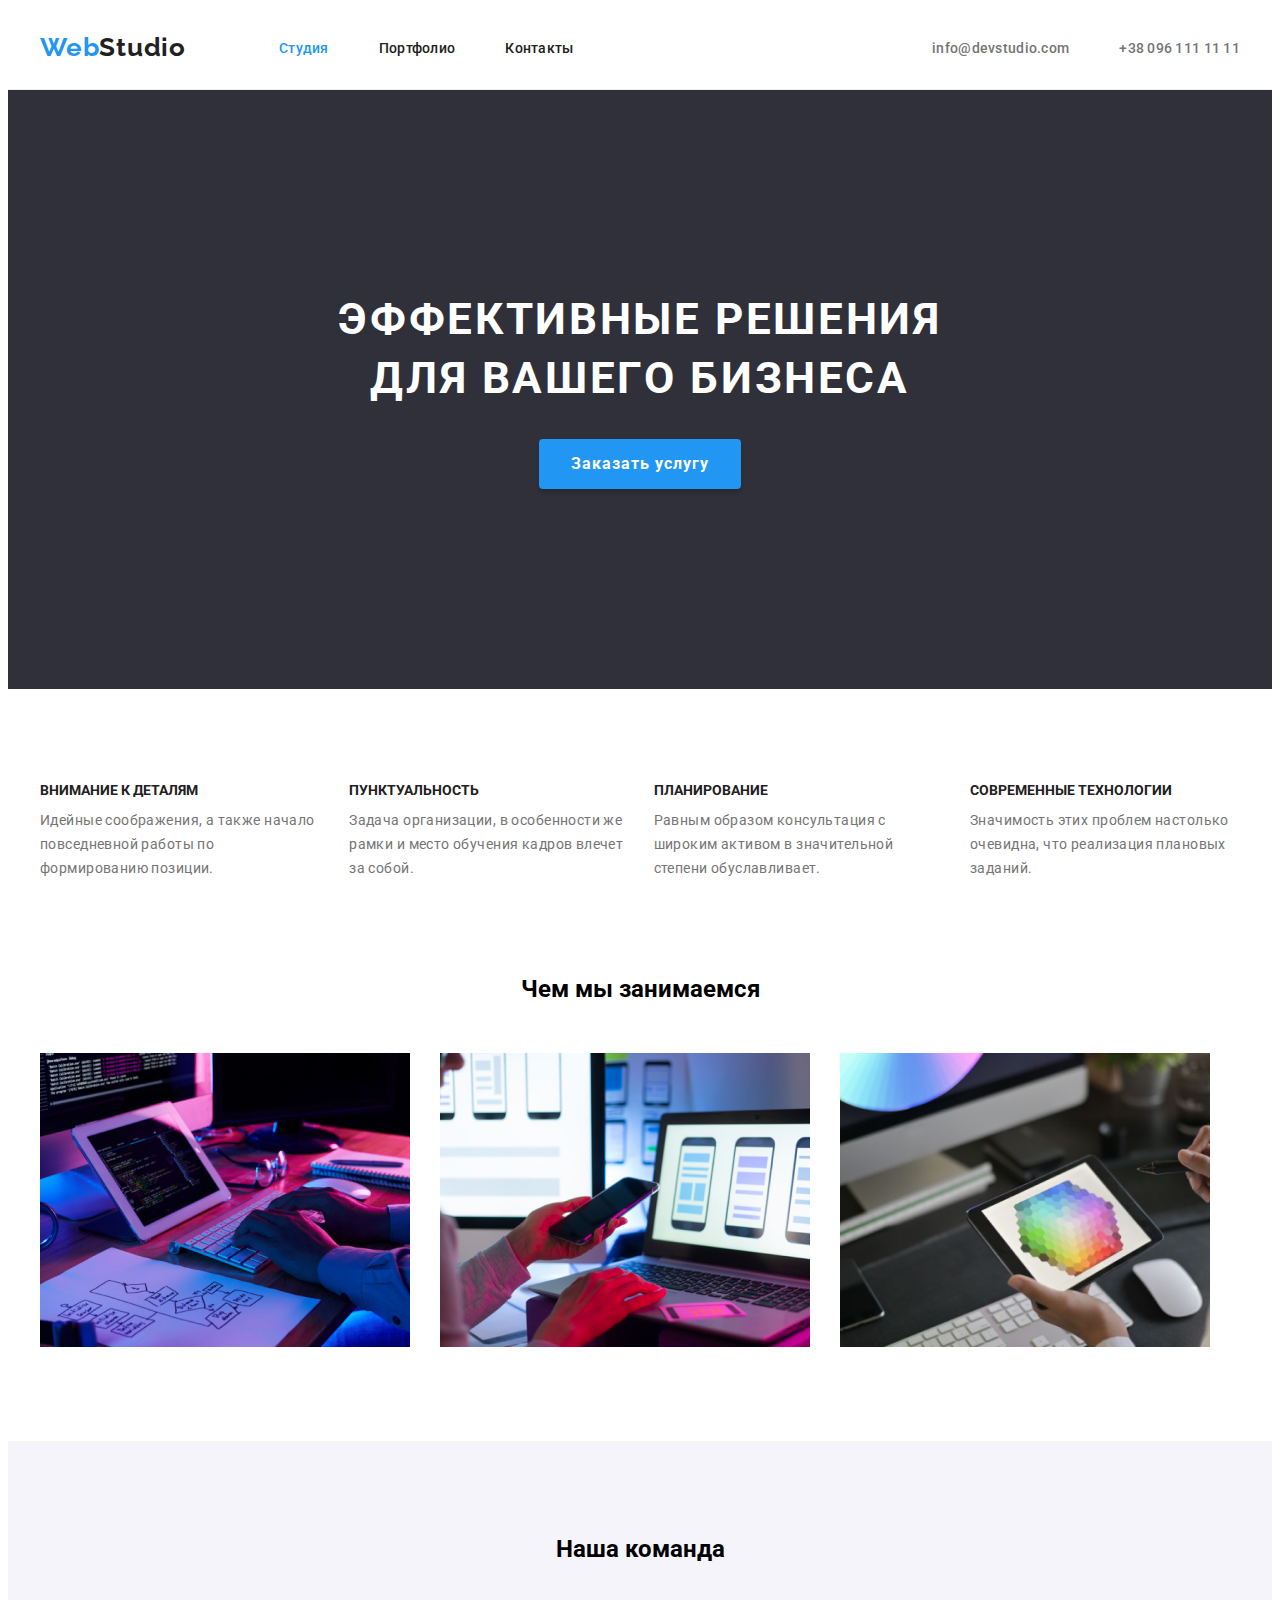
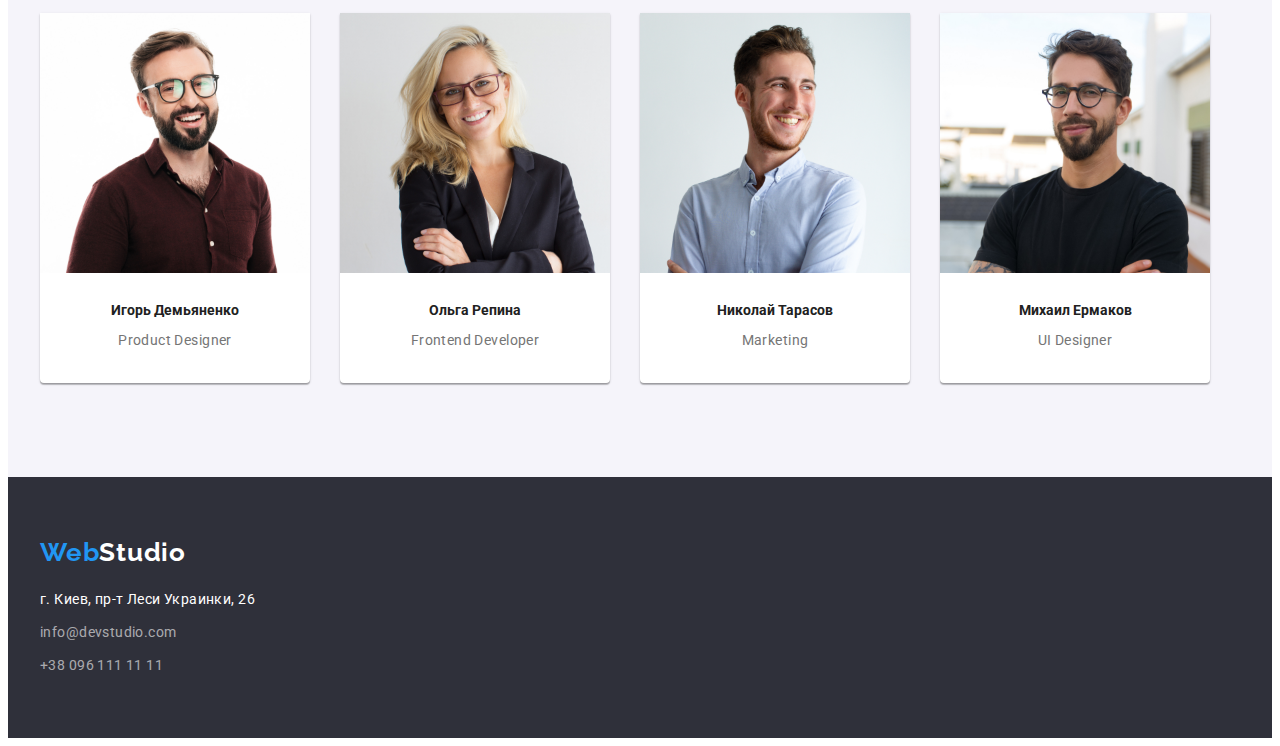
==== commit 74e42616: "poprawka" ====
--- a/index.html
+++ b/index.html
@@ -120,9 +120,8 @@
          <div class="container">
             <a href="#" class="logo-link  link-main logo-footer"  >Web<span class="studio-footer link-main ">Studio</span> </a>
         <address class="footer-address">
-        <ul class="footer-list">
-            <li class="footer-li text-p"><p>г. Киев, пр-т Леси Украинки, 26</p></li>
-            <li class="footer-li link-m "><a href="mailto:info@devstudio.com" class="link-main ">info@devstudio.com</a></li>
+            <a class="footer-li text-p">г. Киев, пр-т Леси Украинки, 26</a>
+        <ul class="footer-list">            <li class="footer-li link-m "><a href="mailto:info@devstudio.com" class="link-main ">info@devstudio.com</a></li>
             <li class="footer-li link-t"><a href="tel:+380961111111" class="link-main ">+38 096 111 11 11</a></li>
         </ul>    
         </address>
--- a/css/styles.css
+++ b/css/styles.css
@@ -229,16 +229,16 @@
   display: flex;
 }
 .box-img li:not(:last-child) {
-  padding-right: 30px;
+  margin-right: 30px;
 }
 .aside {
   background: #f5f4fa;
   padding: 94px 0;
 }
 .aside h2 {
+  width: 264px;
+  margin: 0 auto;
   margin-bottom: 50px;
-  width: 264px;
-  margin: 0 auto;
   text-align: center;
 }
 .container-item {
@@ -282,7 +282,7 @@
   padding: 0;
   margin-bottom: 20px;
 }
-.footer-list .text-p {
+.footer-address .text-p {
   margin-bottom: 9px;
   color: var(--color-background--container);
 }
@@ -303,7 +303,7 @@
 .container-footer span {
   color: var(--color-background--container);
 }
-.footer-address a {
+.footer-address .link-main {
   display: block;
   font-size: 14px;
   line-height: 1.71;
@@ -311,16 +311,22 @@
   letter-spacing: 0.03em;
   color: rgba(255, 255, 255, 0.6);
 }
+.footer-address {
+  line-height: 1.71;
+  letter-spacing: 0.03em;
+}
 .footer-li {
   list-style-type: none;
   font-style: normal;
 }
 /*portfolio*/
+.section-portfolio {
+  padding: 94px 0;
+}
 .items-button {
   display: flex;
   justify-content: center;
-  padding-top: 94px;
-  padding-bottom: 50px;
+  margin-bottom: 50px;
 }
 .items-button .main-li:not(:last-child) {
   margin-right: 8px;
@@ -328,7 +334,6 @@
 .list-portfolio {
   display: flex;
   flex-wrap: wrap;
-  padding-bottom: 94px;
 }
 
 .list-portfolio .main-li {
@@ -337,10 +342,6 @@
   width: 370px;
   background: #ffffff;
   border: 1px solid #eeeeee;
-}
-
-.list-portfolio img {
-  padding-bottom: 20px;
 }
 .list-portfolio .subtitle {
   margin-bottom: 4px;
@@ -407,4 +408,5 @@
 /* Скрытый заголовок */
 .visually-hidden {
   visibility: hidden;
-}
+  display: none;
+}
